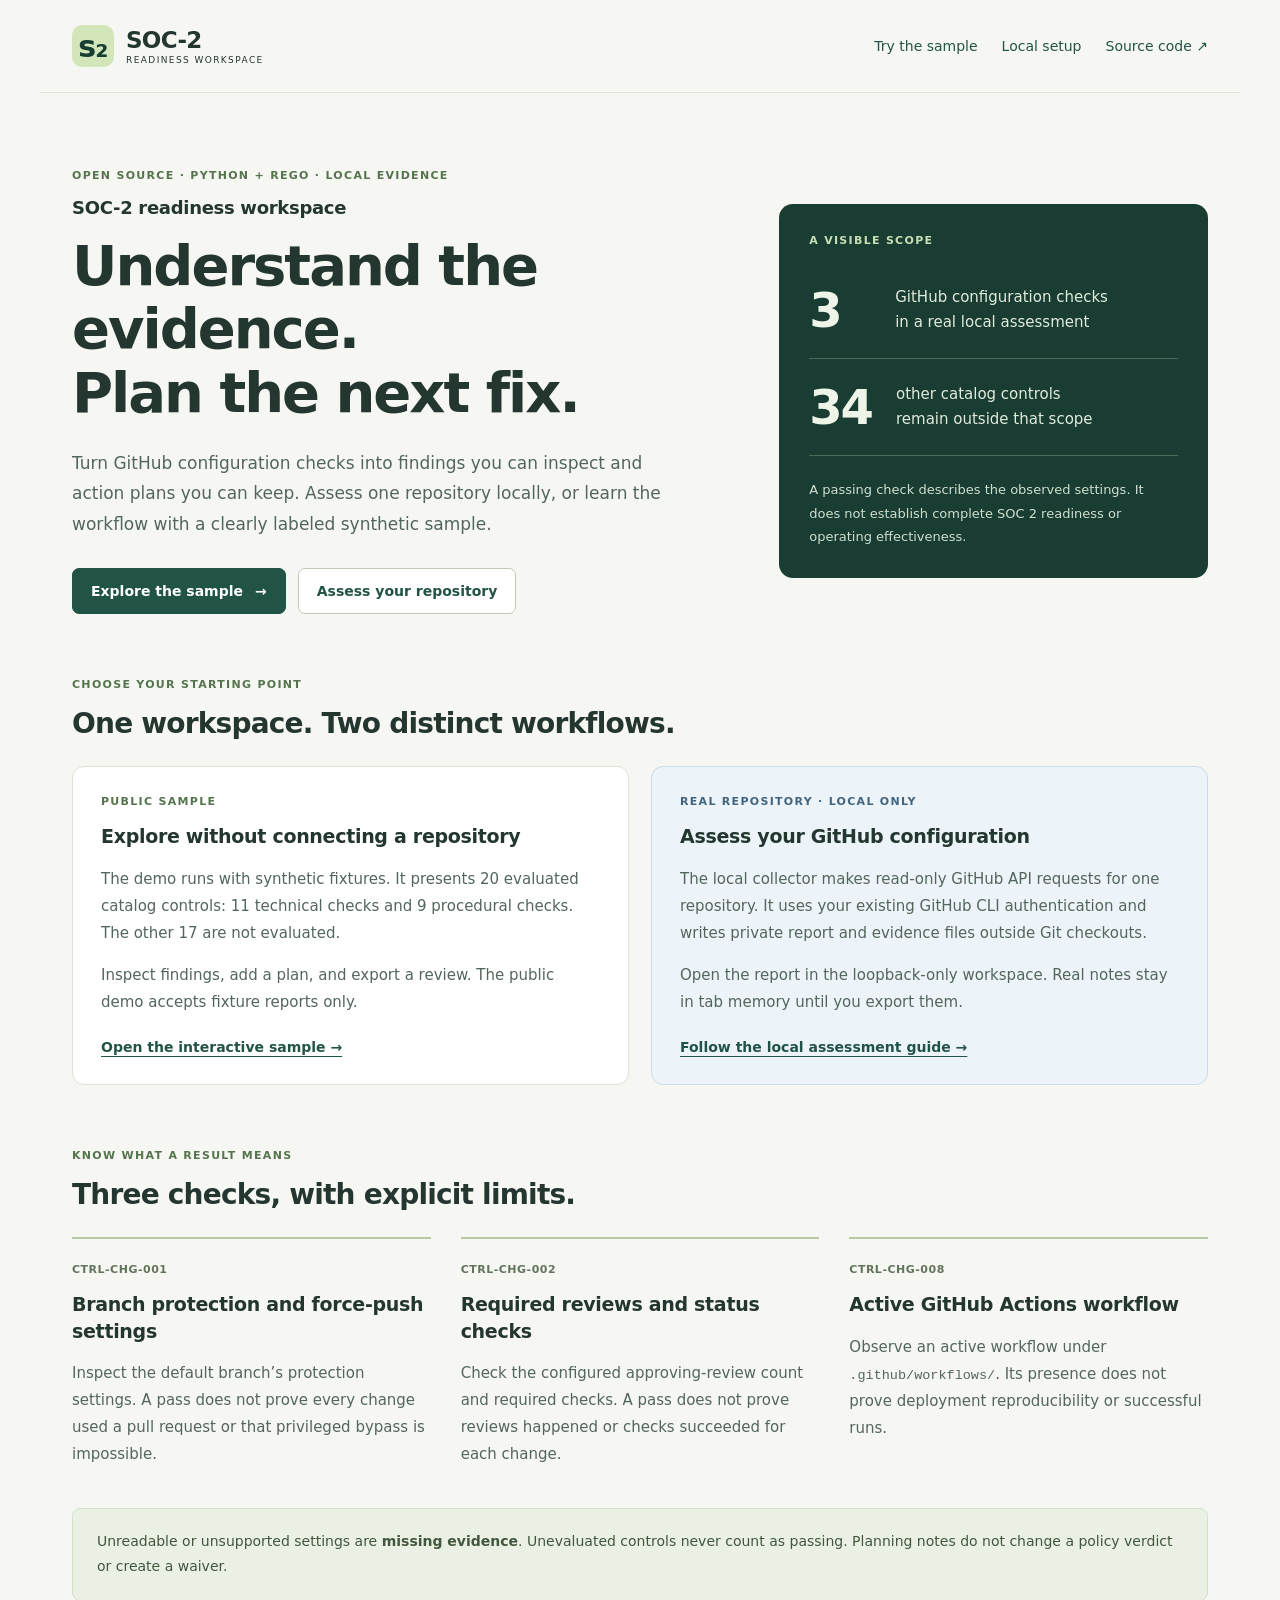
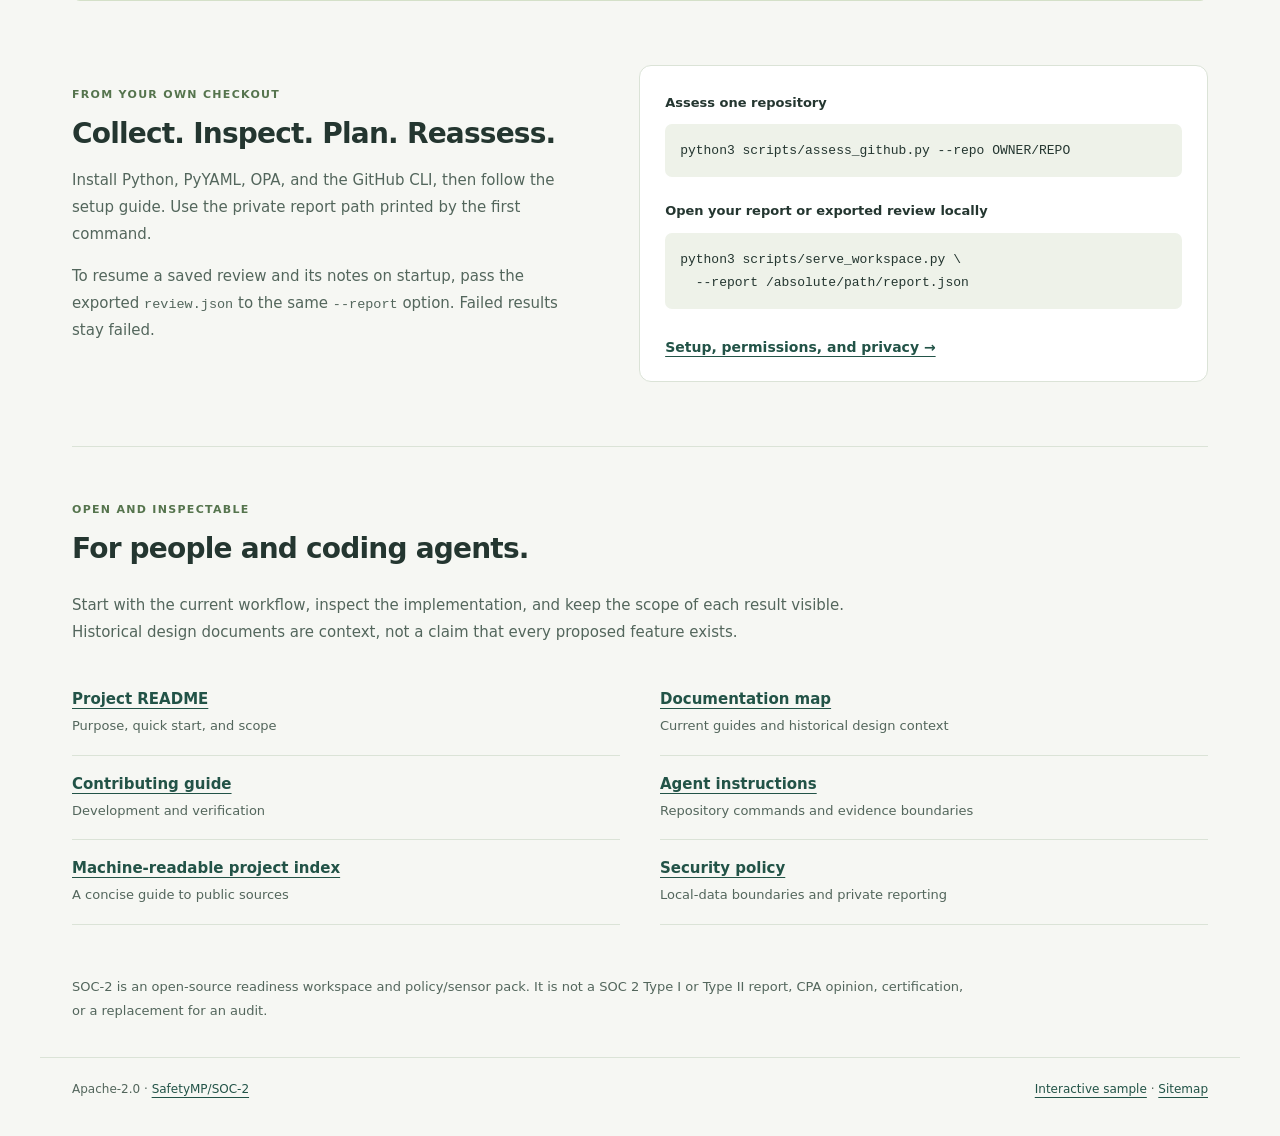
==== demo/about.html @ 1e6c5cbf "Align repository and public discovery with local readiness workspace" ====
<!doctype html>
<html lang="en">
<head>
  <meta charset="utf-8">
  <meta name="viewport" content="width=device-width, initial-scale=1">
  <meta name="theme-color" content="#142e2b">
  <title>SOC-2 readiness workspace · Local GitHub assessments and policy findings</title>
  <meta name="description" content="An open-source Python and Rego workspace for local GitHub configuration assessments, evidence inspection, and review notes. Explore a separate synthetic demo.">
  <link rel="canonical" href="https://safetymp.github.io/SOC-2/about.html">
  <meta property="og:type" content="website">
  <meta property="og:site_name" content="SOC-2 readiness workspace">
  <meta property="og:title" content="SOC-2 readiness workspace · Understand the evidence. Plan the next fix.">
  <meta property="og:description" content="Assess GitHub configuration locally, inspect scoped policy findings, and export review notes. Credentials and real evidence stay on your computer.">
  <meta property="og:url" content="https://safetymp.github.io/SOC-2/about.html">
  <meta name="twitter:card" content="summary">
  <meta name="twitter:title" content="SOC-2 readiness workspace · Local GitHub assessments">
  <meta name="twitter:description" content="Open-source Python/Rego checks with transparent findings and a private local review workflow. The public demo uses synthetic evidence.">
  <link rel="icon" href="./favicon.svg" type="image/svg+xml">
  <link rel="stylesheet" href="./discovery.css">
  <link rel="sitemap" type="application/xml" href="./sitemap.xml">
  <script type="application/ld+json">
  {
    "@context": "https://schema.org",
    "@type": "SoftwareSourceCode",
    "name": "SOC-2 readiness workspace",
    "description": "An open-source workspace for local GitHub configuration assessments, policy findings, evidence inspection, and review notes, with a separate synthetic demonstration.",
    "url": "https://safetymp.github.io/SOC-2/about.html",
    "codeRepository": "https://github.com/SafetyMP/SOC-2",
    "programmingLanguage": ["Python", "Rego", "JavaScript"],
    "runtimePlatform": ["Python 3.11 or later", "Open Policy Agent", "Web browser"],
    "license": "https://www.apache.org/licenses/LICENSE-2.0",
    "isAccessibleForFree": true
  }
  </script>
</head>
<body>
  <a class="skip-link" href="#main">Skip to project overview</a>
  <header class="site-header">
    <a class="brand" href="./"><span class="brand-mark" aria-hidden="true">s₂</span><span>SOC-2<span class="brand-caption">READINESS WORKSPACE</span></span></a>
    <nav aria-label="Project navigation">
      <a href="./">Try the sample</a>
      <a href="https://github.com/SafetyMP/SOC-2/blob/main/docs/local-github-assessment.md">Local setup</a>
      <a href="https://github.com/SafetyMP/SOC-2">Source code <span aria-hidden="true">↗</span></a>
    </nav>
  </header>
  <main id="main" tabindex="-1">
    <section class="hero" aria-labelledby="project-title">
      <div>
        <p class="eyebrow">OPEN SOURCE · PYTHON + REGO · LOCAL EVIDENCE</p>
        <h1 id="project-title">SOC-2 readiness workspace</h1>
        <p class="hero-line">Understand the evidence.<br>Plan the next fix.</p>
        <p class="lede">Turn GitHub configuration checks into findings you can inspect and action plans you can keep. Assess one repository locally, or learn the workflow with a clearly labeled synthetic sample.</p>
        <div class="actions"><a class="button" href="./">Explore the sample <span aria-hidden="true">→</span></a><a class="button secondary" href="https://github.com/SafetyMP/SOC-2/blob/main/docs/local-github-assessment.md">Assess your repository</a></div>
      </div>
      <aside class="scope-card" aria-label="Assessment boundaries">
        <p class="eyebrow">A VISIBLE SCOPE</p>
        <div class="scope-row"><strong>3</strong><span>GitHub configuration checks<br>in a real local assessment</span></div>
        <div class="scope-row"><strong>34</strong><span>other catalog controls<br>remain outside that scope</span></div>
        <p>A passing check describes the observed settings. It does not establish complete SOC 2 readiness or operating effectiveness.</p>
      </aside>
    </section>

    <section aria-labelledby="workflows-title">
      <div class="section-heading"><p class="eyebrow">CHOOSE YOUR STARTING POINT</p><h2 id="workflows-title">One workspace. Two distinct workflows.</h2></div>
      <div class="workflow-grid">
        <article class="card"><p class="label">PUBLIC SAMPLE</p><h3>Explore without connecting a repository</h3><p>The demo runs with synthetic fixtures. It presents 20 evaluated catalog controls: 11 technical checks and 9 procedural checks. The other 17 are not evaluated.</p><p>Inspect findings, add a plan, and export a review. The public demo accepts fixture reports only.</p><a href="./">Open the interactive sample →</a></article>
        <article class="card real"><p class="label">REAL REPOSITORY · LOCAL ONLY</p><h3>Assess your GitHub configuration</h3><p>The local collector makes read-only GitHub API requests for one repository. It uses your existing GitHub CLI authentication and writes private report and evidence files outside Git checkouts.</p><p>Open the report in the loopback-only workspace. Real notes stay in tab memory until you export them.</p><a href="https://github.com/SafetyMP/SOC-2/blob/main/docs/local-github-assessment.md">Follow the local assessment guide →</a></article>
      </div>
    </section>

    <section class="measurements" aria-labelledby="checks-title">
      <div class="section-heading"><p class="eyebrow">KNOW WHAT A RESULT MEANS</p><h2 id="checks-title">Three checks, with explicit limits.</h2></div>
      <div class="checks-grid">
        <article><p class="control-id">CTRL-CHG-001</p><h3>Branch protection and force-push settings</h3><p>Inspect the default branch’s protection settings. A pass does not prove every change used a pull request or that privileged bypass is impossible.</p></article>
        <article><p class="control-id">CTRL-CHG-002</p><h3>Required reviews and status checks</h3><p>Check the configured approving-review count and required checks. A pass does not prove reviews happened or checks succeeded for each change.</p></article>
        <article><p class="control-id">CTRL-CHG-008</p><h3>Active GitHub Actions workflow</h3><p>Observe an active workflow under <code>.github/workflows/</code>. Its presence does not prove deployment reproducibility or successful runs.</p></article>
      </div>
      <p class="boundary-note">Unreadable or unsupported settings are <strong>missing evidence</strong>. Unevaluated controls never count as passing. Planning notes do not change a policy verdict or create a waiver.</p>
    </section>

    <section class="local-start" aria-labelledby="local-title">
      <div><p class="eyebrow">FROM YOUR OWN CHECKOUT</p><h2 id="local-title">Collect. Inspect. Plan. Reassess.</h2><p>Install Python, PyYAML, OPA, and the GitHub CLI, then follow the setup guide. Use the private report path printed by the first command.</p><p>To resume a saved review and its notes on startup, pass the exported <code>review.json</code> to the same <code>--report</code> option. Failed results stay failed.</p></div>
      <div class="command-card"><p>Assess one repository</p><pre><code>python3 scripts/assess_github.py --repo OWNER/REPO</code></pre><p>Open your report or exported review locally</p><pre><code>python3 scripts/serve_workspace.py \
  --report /absolute/path/report.json</code></pre><a href="https://github.com/SafetyMP/SOC-2/blob/main/docs/local-github-assessment.md">Setup, permissions, and privacy →</a></div>
    </section>

    <section class="resources" aria-labelledby="resources-title">
      <div class="section-heading"><p class="eyebrow">OPEN AND INSPECTABLE</p><h2 id="resources-title">For people and coding agents.</h2></div>
      <p>Start with the current workflow, inspect the implementation, and keep the scope of each result visible. Historical design documents are context, not a claim that every proposed feature exists.</p>
      <ul class="resource-list">
        <li><a href="https://github.com/SafetyMP/SOC-2/blob/main/README.md">Project README</a><span>Purpose, quick start, and scope</span></li>
        <li><a href="https://github.com/SafetyMP/SOC-2/blob/main/docs/README.md">Documentation map</a><span>Current guides and historical design context</span></li>
        <li><a href="https://github.com/SafetyMP/SOC-2/blob/main/CONTRIBUTING.md">Contributing guide</a><span>Development and verification</span></li>
        <li><a href="https://github.com/SafetyMP/SOC-2/blob/main/AGENTS.md">Agent instructions</a><span>Repository commands and evidence boundaries</span></li>
        <li><a href="./llms.txt">Machine-readable project index</a><span>A concise guide to public sources</span></li>
        <li><a href="https://github.com/SafetyMP/SOC-2/blob/main/SECURITY.md">Security policy</a><span>Local-data boundaries and private reporting</span></li>
      </ul>
    </section>
    <p class="scope-disclaimer">SOC-2 is an open-source readiness workspace and policy/sensor pack. It is not a SOC 2 Type I or Type II report, CPA opinion, certification, or a replacement for an audit.</p>
  </main>
  <footer><span>Apache-2.0 · <a href="https://github.com/SafetyMP/SOC-2">SafetyMP/SOC-2</a></span><span><a href="./">Interactive sample</a> · <a href="./sitemap.xml">Sitemap</a></span></footer>
</body>
</html>
---- demo/discovery.css ----
:root{font-family:system-ui,-apple-system,BlinkMacSystemFont,"Segoe UI",sans-serif;color:#243630;background:#f6f7f3;font-synthesis:none;--ink:#243630;--muted:#53665c;--green:#225347;--line:#dbe3d7;--lime:#d2e6ba}*{box-sizing:border-box}body{margin:0}a{color:var(--green);text-underline-offset:4px}a:hover{text-decoration-thickness:2px}a:focus-visible{outline:3px solid #6d9684;outline-offset:5px;border-radius:3px}.skip-link{position:absolute;left:16px;top:-60px;background:white;padding:12px;z-index:10}.skip-link:focus{top:12px}.site-header{max-width:1200px;margin:auto;padding:25px 32px;display:flex;justify-content:space-between;gap:24px;align-items:center;border-bottom:1px solid var(--line)}.brand{display:flex;align-items:center;gap:12px;text-decoration:none;font-size:23px;font-weight:750;letter-spacing:-.7px;color:var(--ink)}.brand-mark{width:42px;height:42px;border-radius:10px;background:var(--lime);display:grid;place-items:center;font-size:30px;color:#183e32}.brand-caption{font-size:9px;font-weight:500;letter-spacing:1.4px;display:block;margin-top:2px}.site-header nav{display:flex;gap:24px;align-items:center;flex-wrap:wrap;font-size:14px}.site-header nav a{text-decoration:none;padding:10px 0}main{max-width:1200px;padding:0 32px;margin:auto}.hero{display:grid;grid-template-columns:1.5fr 1fr;gap:64px;align-items:center;padding:76px 0 64px}.eyebrow,.label,.control-id{font-size:11px;font-weight:650;letter-spacing:1.3px;margin:0 0 15px;color:#55744d}.hero h1{font-size:18px;letter-spacing:-.3px;font-weight:600;margin:0 0 16px}.hero-line{font-size:clamp(36px,4.5vw,56px);line-height:1.13;letter-spacing:-2px;font-weight:650;margin:0 0 24px}.lede{max-width:620px;font-size:17px;line-height:1.8;color:var(--muted)}.actions{display:flex;gap:12px;flex-wrap:wrap;margin-top:28px}.button{display:inline-flex;gap:12px;align-items:center;justify-content:center;padding:13px 18px;min-height:46px;border:1px solid var(--green);border-radius:7px;text-decoration:none;background:var(--green);color:white;font-size:14px;font-weight:600}.button:hover{background:#163e32;text-decoration:none}.button.secondary{background:white;color:var(--green);border-color:#bfcdb7}.button.secondary:hover{background:#edf3e5}.scope-card{background:#193d32;color:#eef5e8;padding:30px;border-radius:14px}.scope-card .eyebrow{color:#c7dfb4}.scope-row{display:flex;gap:24px;align-items:center;padding:20px 0;border-bottom:1px solid #4b6956}.scope-row strong{font-size:48px;font-weight:600;min-width:62px;letter-spacing:-2px}.scope-row span{font-size:15px;line-height:1.65;color:#e0ebdc}.scope-card>p:last-child{font-size:13px;line-height:1.8;color:#cfdfcf;margin:22px 0 0}.section-heading{margin:0 0 24px}.section-heading h2,.local-start h2{font-size:28px;font-weight:600;line-height:1.3;letter-spacing:-.8px;margin:0 0 14px}.workflow-grid{display:grid;grid-template-columns:1fr 1fr;gap:22px}.card{background:white;border:1px solid var(--line);border-radius:12px;padding:28px}.card.real{background:#edf4f9;border-color:#c8dce9}.card.real .label{color:#42647e}.card h3,.checks-grid h3{font-size:19px;line-height:1.4;margin:0 0 16px;font-weight:600;letter-spacing:-.3px}.card p:not(.label),.checks-grid p:not(.control-id),.local-start p:not(.eyebrow),.resources>p{font-size:15px;line-height:1.8;color:var(--muted)}.card a,.command-card a{display:inline-block;font-weight:600;font-size:14px;margin-top:8px}.measurements{padding:64px 0 0}.checks-grid{display:grid;grid-template-columns:repeat(3,minmax(0,1fr));gap:30px}.checks-grid article{border-top:2px solid #b6caa4;padding-top:24px}.control-id{font-size:11px;letter-spacing:.5px;color:#62745c}.boundary-note{padding:20px 24px;background:#eaf0e4;border:1px solid #d4e0c8;border-radius:8px;font-size:14px;line-height:1.8;color:#42573e;margin:25px 0 0}.local-start{display:grid;grid-template-columns:1fr 1.1fr;gap:50px;align-items:center;padding:64px 0;border-bottom:1px solid var(--line)}.command-card{padding:25px;background:white;border:1px solid var(--line);border-radius:12px}.command-card p{margin:0 0 10px!important;font-weight:600;font-size:13px!important;color:var(--ink)!important}pre{white-space:pre-wrap;overflow-wrap:anywhere;font-size:13px;line-height:1.8;padding:15px;background:#eef2e9;border-radius:7px;margin:0 0 22px}code{font-family:ui-monospace,SFMono-Regular,Consolas,monospace;font-size:.9em;overflow-wrap:anywhere}pre code{font-size:inherit}.resources{padding:56px 0 30px}.resources>p{max-width:800px}.resource-list{list-style:none;padding:0;display:grid;grid-template-columns:1fr 1fr;column-gap:40px;margin:25px 0 0}.resource-list li{padding:18px 0;border-bottom:1px solid var(--line)}.resource-list a{font-size:15px;font-weight:600}.resource-list span{display:block;color:var(--muted);font-size:13px;margin-top:8px;line-height:1.6}.scope-disclaimer{max-width:900px;font-size:13px;line-height:1.8;color:var(--muted);padding:20px 0 35px;margin:0}footer{max-width:1200px;margin:auto;padding:24px 32px 40px;display:flex;justify-content:space-between;gap:18px;flex-wrap:wrap;border-top:1px solid var(--line);font-size:12px;color:var(--muted)}@media(max-width:850px){.hero{gap:28px;grid-template-columns:1.2fr 1fr;padding:50px 0}.hero-line{font-size:40px}.checks-grid{gap:22px}.local-start{gap:24px}.site-header nav{gap:16px}}@media(max-width:650px){.site-header{padding:20px;align-items:flex-start;flex-direction:column;gap:12px}.site-header nav{gap:24px;font-size:13px}.brand{font-size:21px}main{padding:0 20px}.hero{grid-template-columns:1fr;gap:30px;padding:38px 0 42px}.hero-line{font-size:39px;letter-spacing:-1.4px}.lede{font-size:16px}.scope-card{padding:24px}.scope-row{padding:14px 0}.scope-row strong{font-size:40px}.workflow-grid,.checks-grid,.local-start,.resource-list{grid-template-columns:1fr}.section-heading h2,.local-start h2{font-size:25px}.card{padding:24px}.measurements{padding-top:42px}.checks-grid{gap:14px}.boundary-note{padding:18px}.local-start{padding:42px 0;gap:16px}.resources{padding-top:42px}.resource-list{margin-top:12px}footer{padding:22px 20px 32px}.button{flex:1;font-size:13px}}
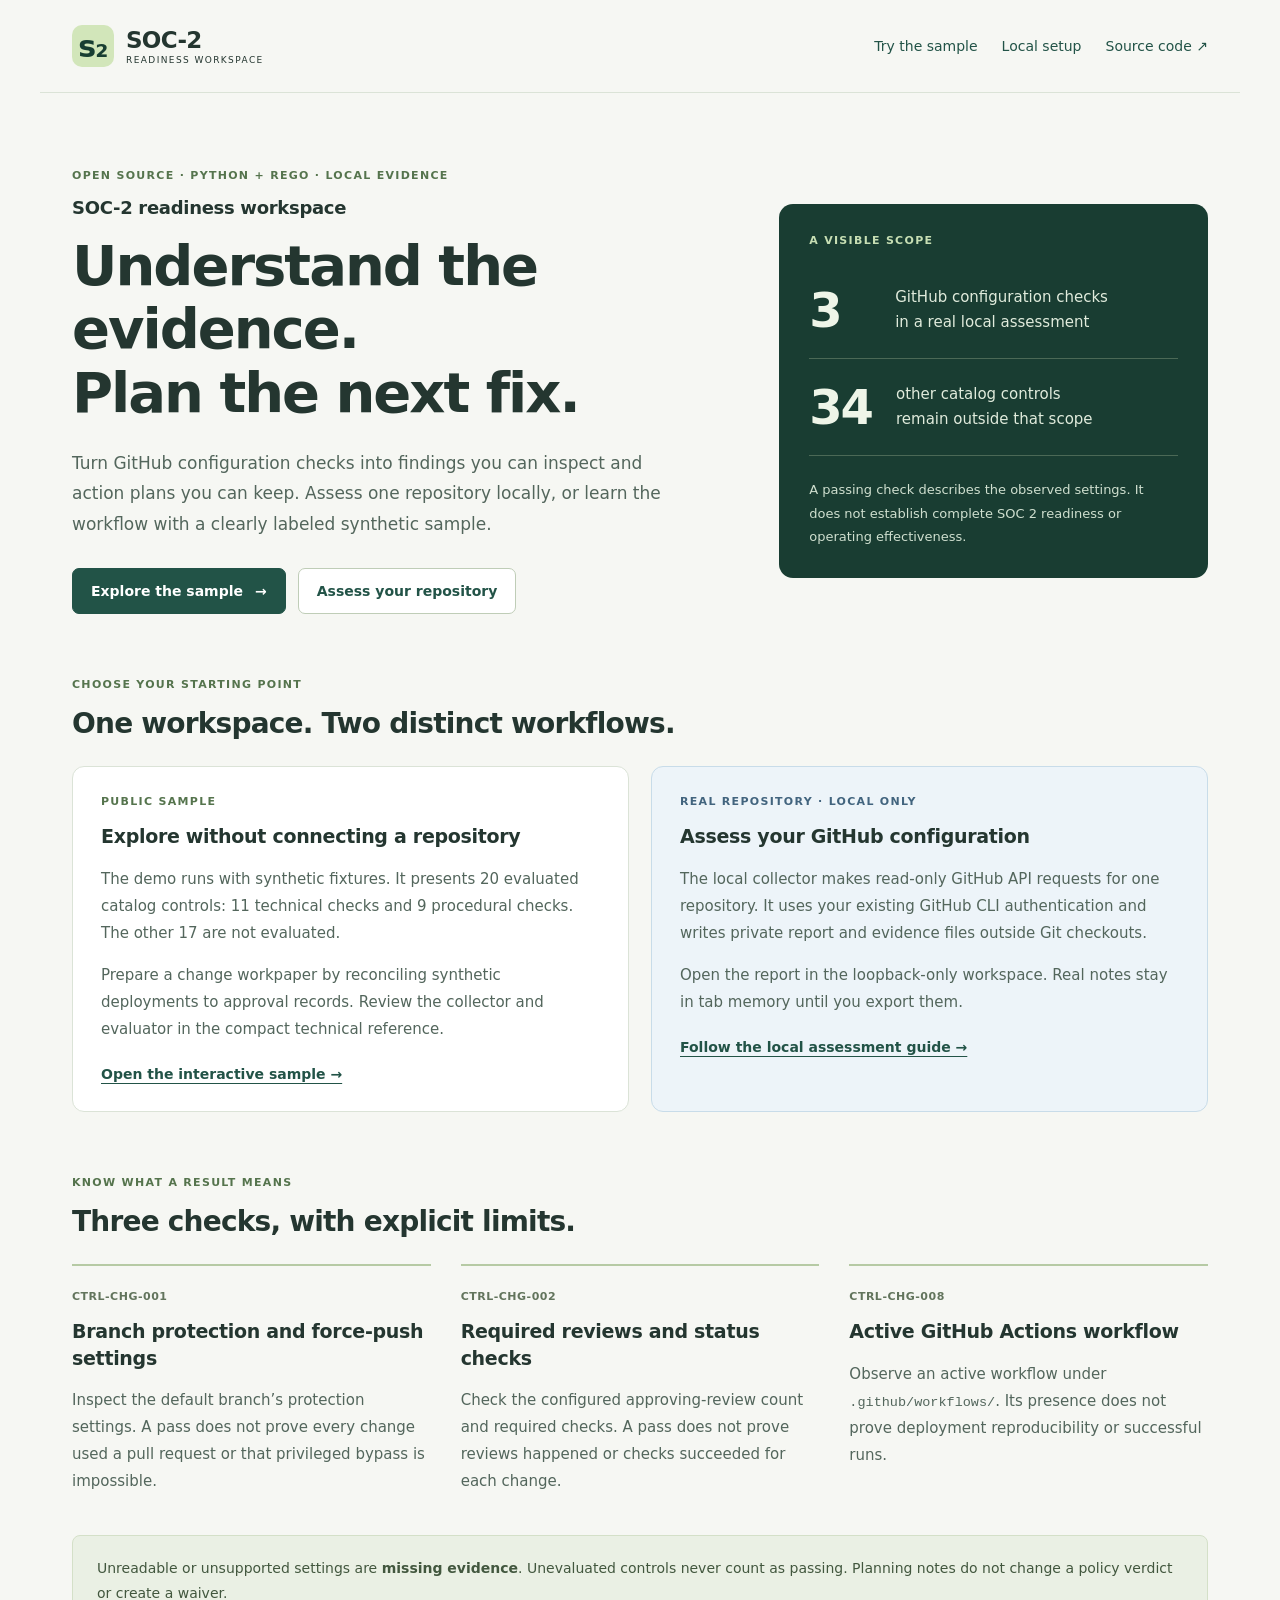
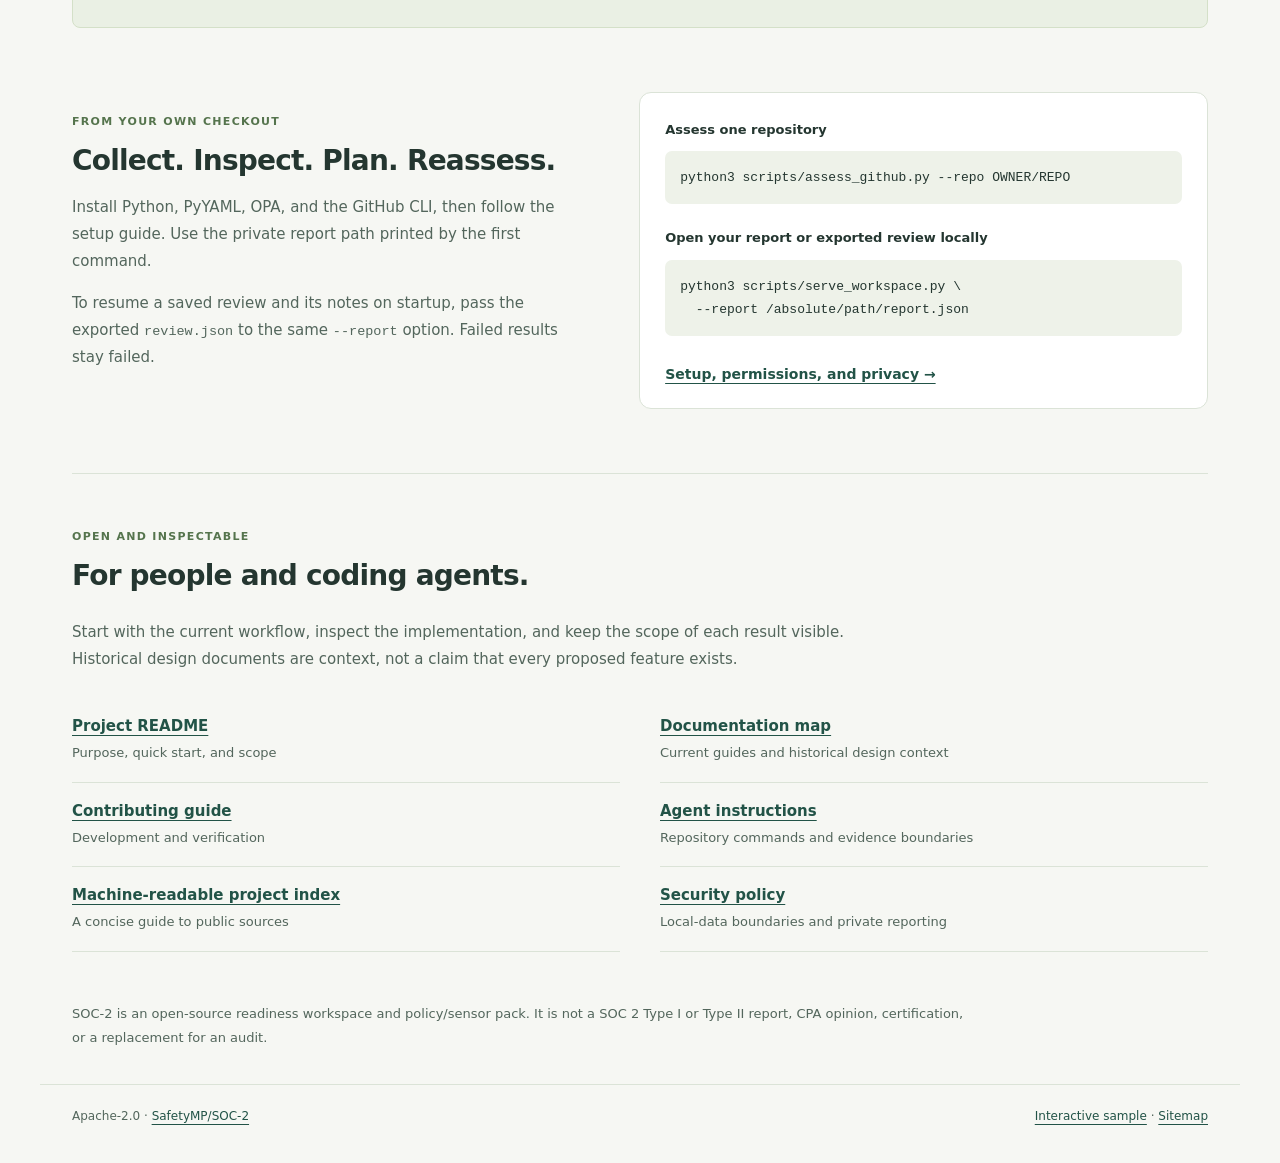
==== commit b2c0d9b2: "Reconcile release evidence in an assurance working paper" ====
--- a/demo/about.html
+++ b/demo/about.html
@@ -63,7 +63,7 @@
     <section aria-labelledby="workflows-title">
       <div class="section-heading"><p class="eyebrow">CHOOSE YOUR STARTING POINT</p><h2 id="workflows-title">One workspace. Two distinct workflows.</h2></div>
       <div class="workflow-grid">
-        <article class="card"><p class="label">PUBLIC SAMPLE</p><h3>Explore without connecting a repository</h3><p>The demo runs with synthetic fixtures. It presents 20 evaluated catalog controls: 11 technical checks and 9 procedural checks. The other 17 are not evaluated.</p><p>Inspect findings, add a plan, and export a review. The public demo accepts fixture reports only.</p><a href="./">Open the interactive sample →</a></article>
+        <article class="card"><p class="label">PUBLIC SAMPLE</p><h3>Explore without connecting a repository</h3><p>The demo runs with synthetic fixtures. It presents 20 evaluated catalog controls: 11 technical checks and 9 procedural checks. The other 17 are not evaluated.</p><p>Prepare a change workpaper by reconciling synthetic deployments to approval records. Review the collector and evaluator in the compact technical reference.</p><a href="./">Open the interactive sample →</a></article>
         <article class="card real"><p class="label">REAL REPOSITORY · LOCAL ONLY</p><h3>Assess your GitHub configuration</h3><p>The local collector makes read-only GitHub API requests for one repository. It uses your existing GitHub CLI authentication and writes private report and evidence files outside Git checkouts.</p><p>Open the report in the loopback-only workspace. Real notes stay in tab memory until you export them.</p><a href="https://github.com/SafetyMP/SOC-2/blob/main/docs/local-github-assessment.md">Follow the local assessment guide →</a></article>
       </div>
     </section>
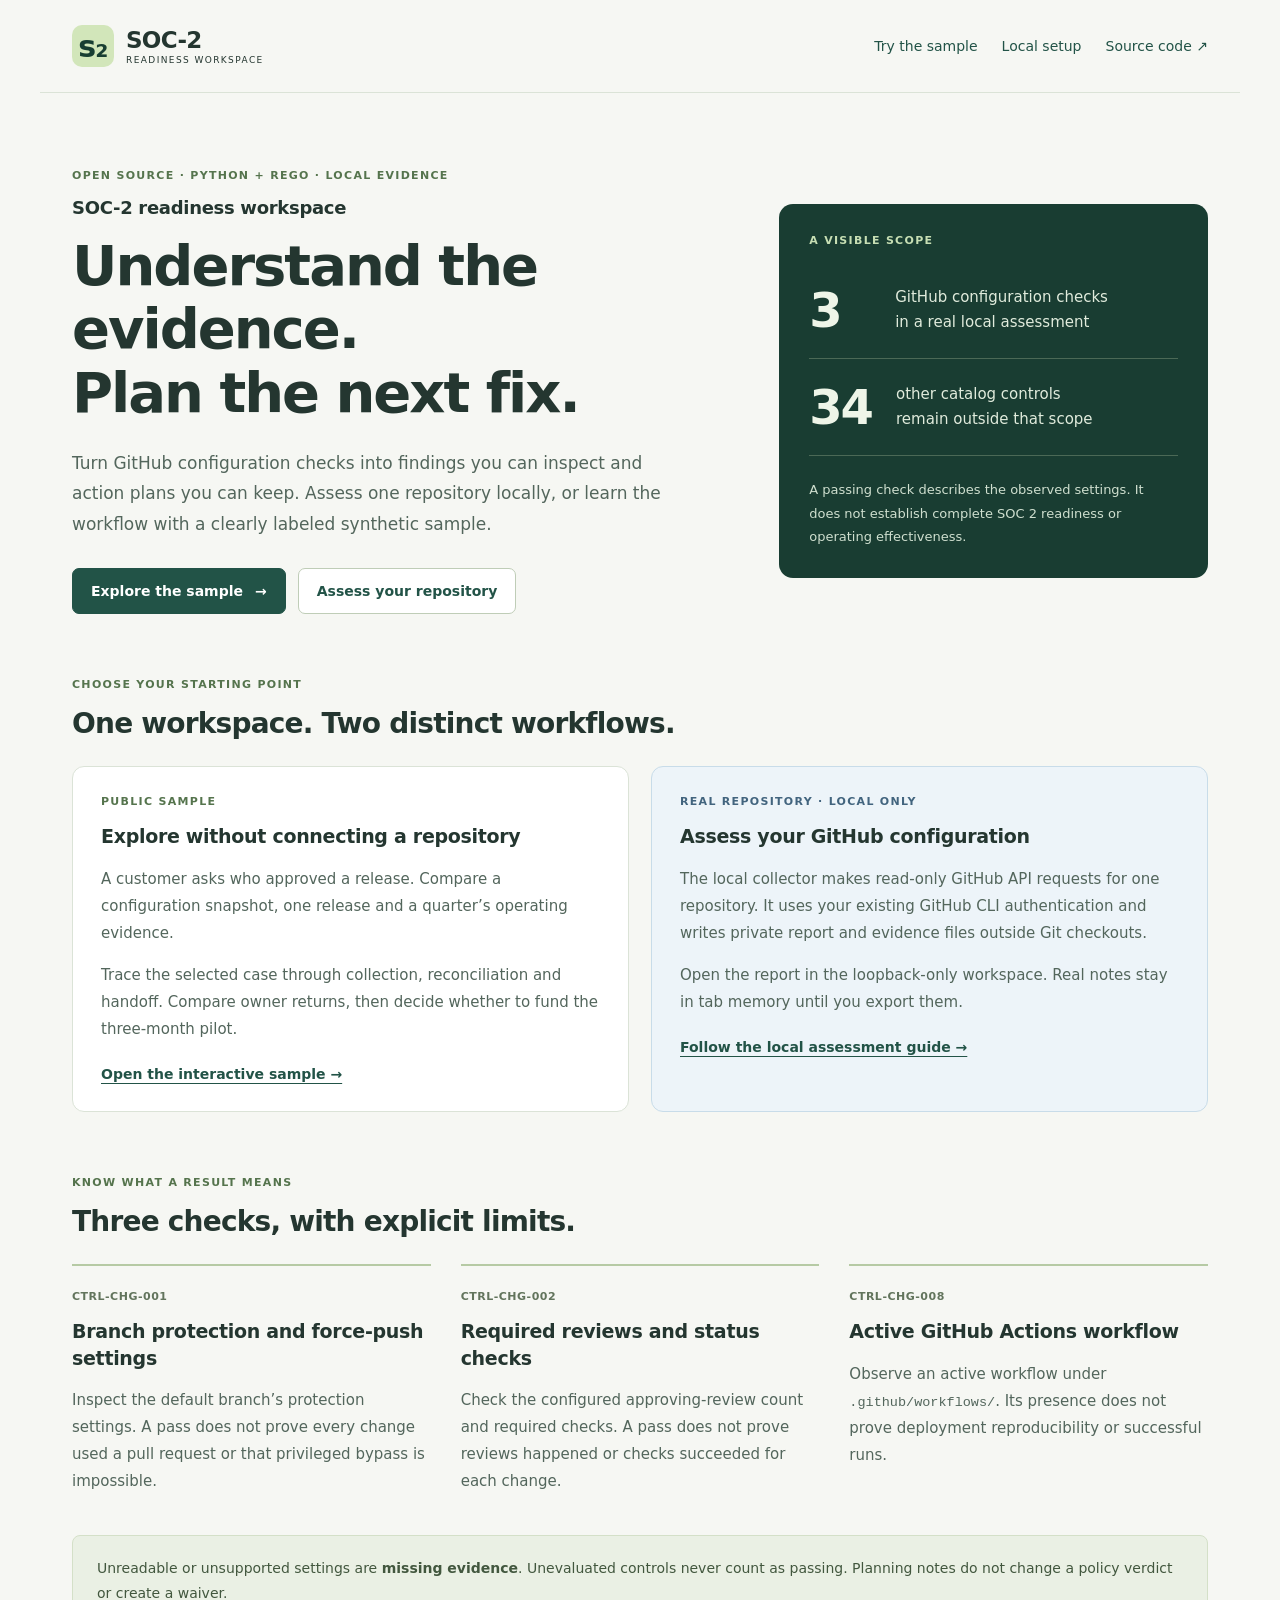
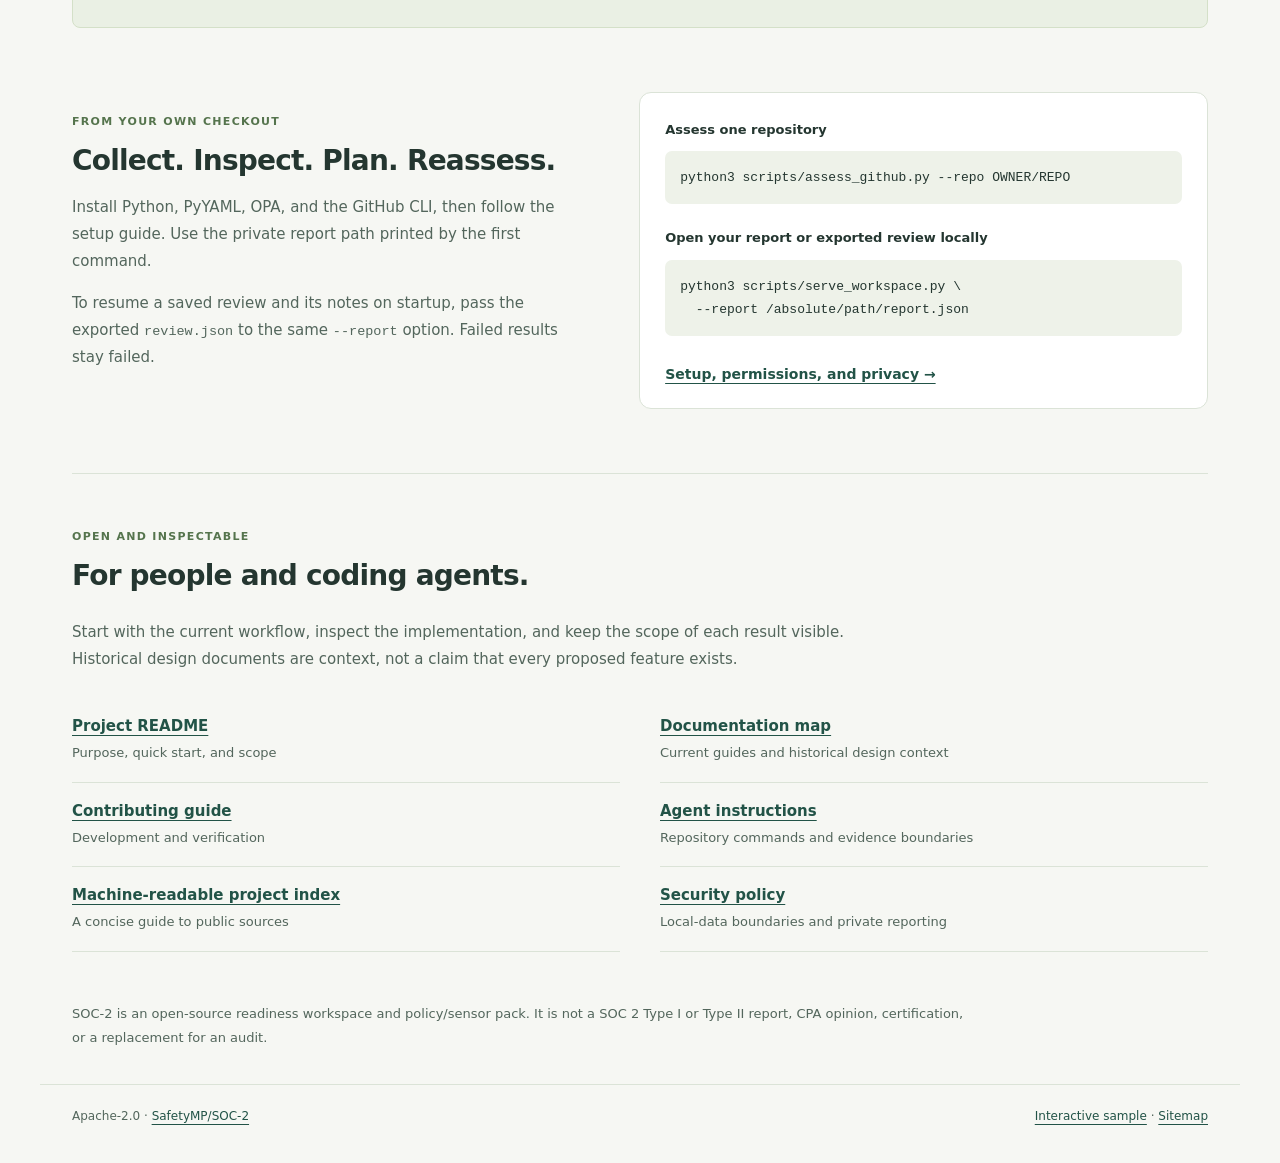
==== commit 93c40ab9: "Restore the customer evidence and pilot case with a selected technical trace" ====
--- a/demo/about.html
+++ b/demo/about.html
@@ -63,7 +63,7 @@
     <section aria-labelledby="workflows-title">
       <div class="section-heading"><p class="eyebrow">CHOOSE YOUR STARTING POINT</p><h2 id="workflows-title">One workspace. Two distinct workflows.</h2></div>
       <div class="workflow-grid">
-        <article class="card"><p class="label">PUBLIC SAMPLE</p><h3>Explore without connecting a repository</h3><p>The demo runs with synthetic fixtures. It presents 20 evaluated catalog controls: 11 technical checks and 9 procedural checks. The other 17 are not evaluated.</p><p>Prepare a change workpaper by reconciling synthetic deployments to approval records. Review the collector and evaluator in the compact technical reference.</p><a href="./">Open the interactive sample →</a></article>
+        <article class="card"><p class="label">PUBLIC SAMPLE</p><h3>Explore without connecting a repository</h3><p>A customer asks who approved a release. Compare a configuration snapshot, one release and a quarter’s operating evidence.</p><p>Trace the selected case through collection, reconciliation and handoff. Compare owner returns, then decide whether to fund the three-month pilot.</p><a href="./">Open the interactive sample →</a></article>
         <article class="card real"><p class="label">REAL REPOSITORY · LOCAL ONLY</p><h3>Assess your GitHub configuration</h3><p>The local collector makes read-only GitHub API requests for one repository. It uses your existing GitHub CLI authentication and writes private report and evidence files outside Git checkouts.</p><p>Open the report in the loopback-only workspace. Real notes stay in tab memory until you export them.</p><a href="https://github.com/SafetyMP/SOC-2/blob/main/docs/local-github-assessment.md">Follow the local assessment guide →</a></article>
       </div>
     </section>
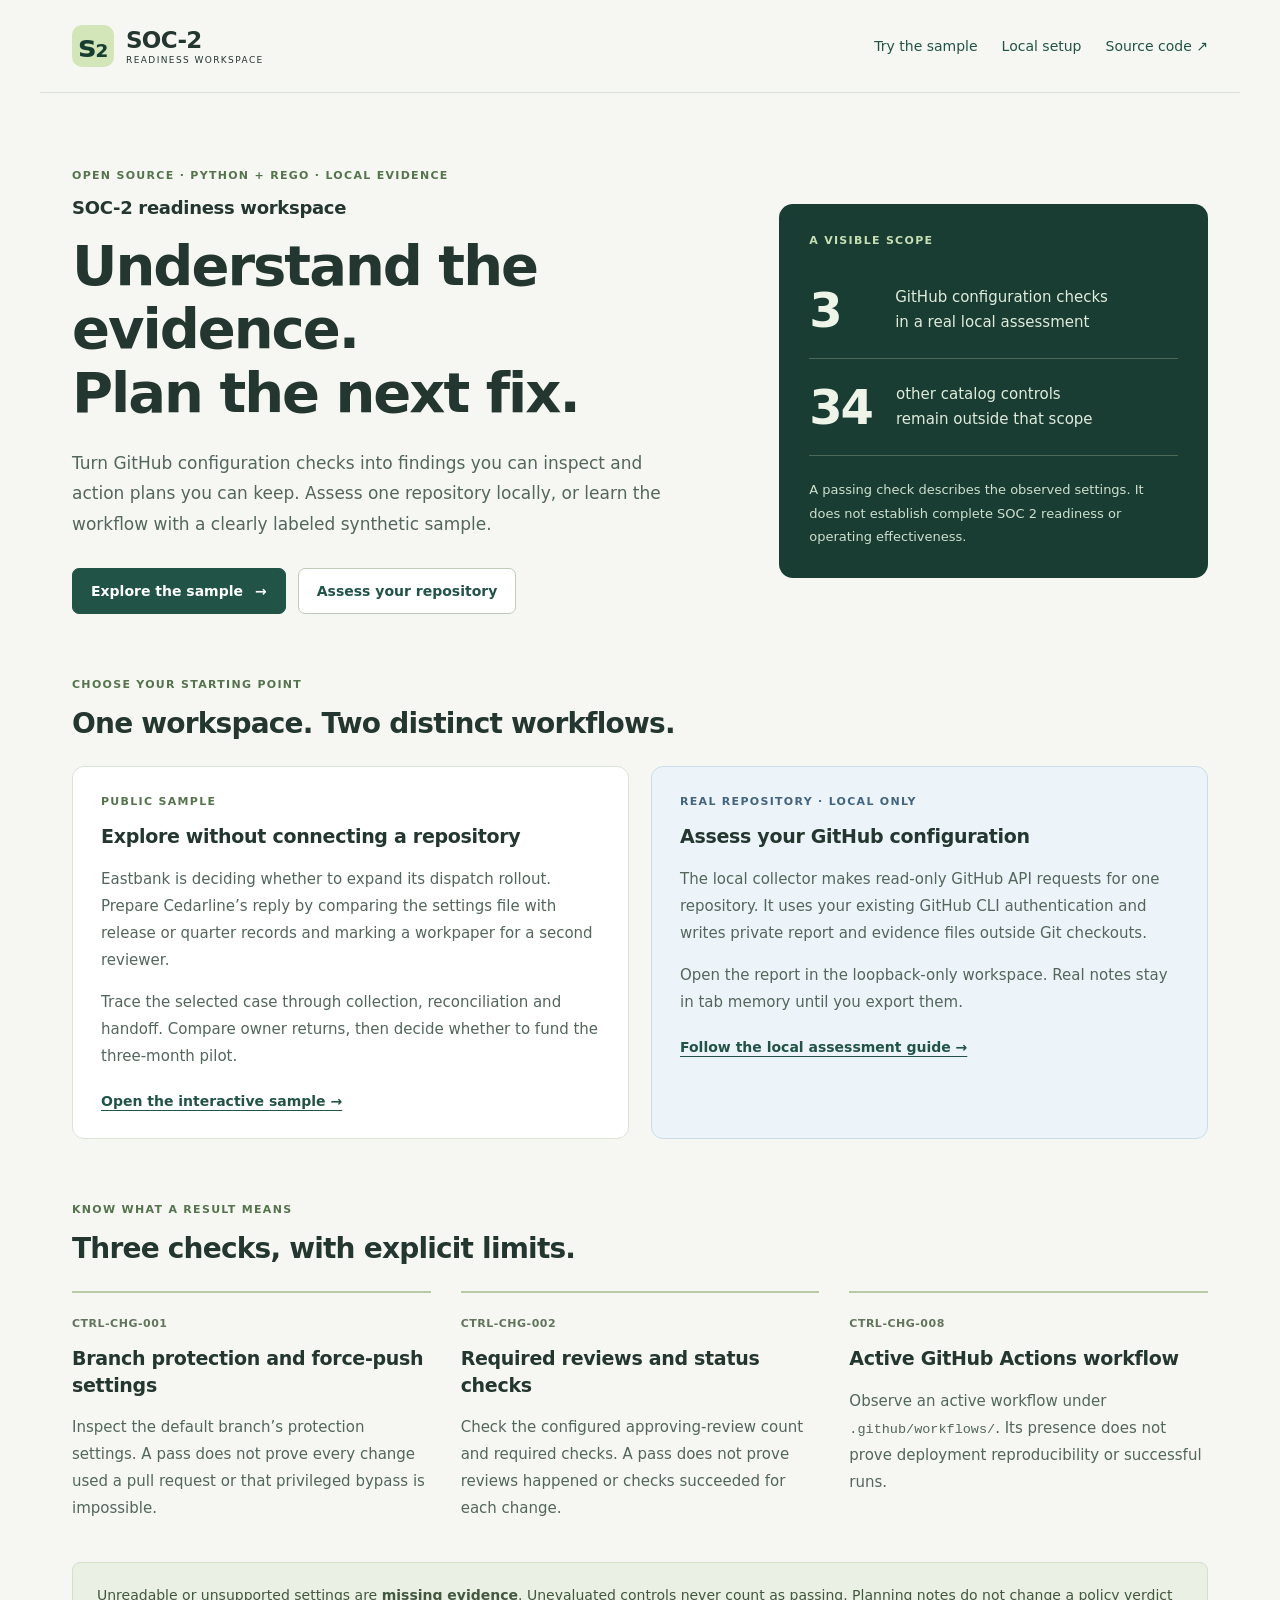
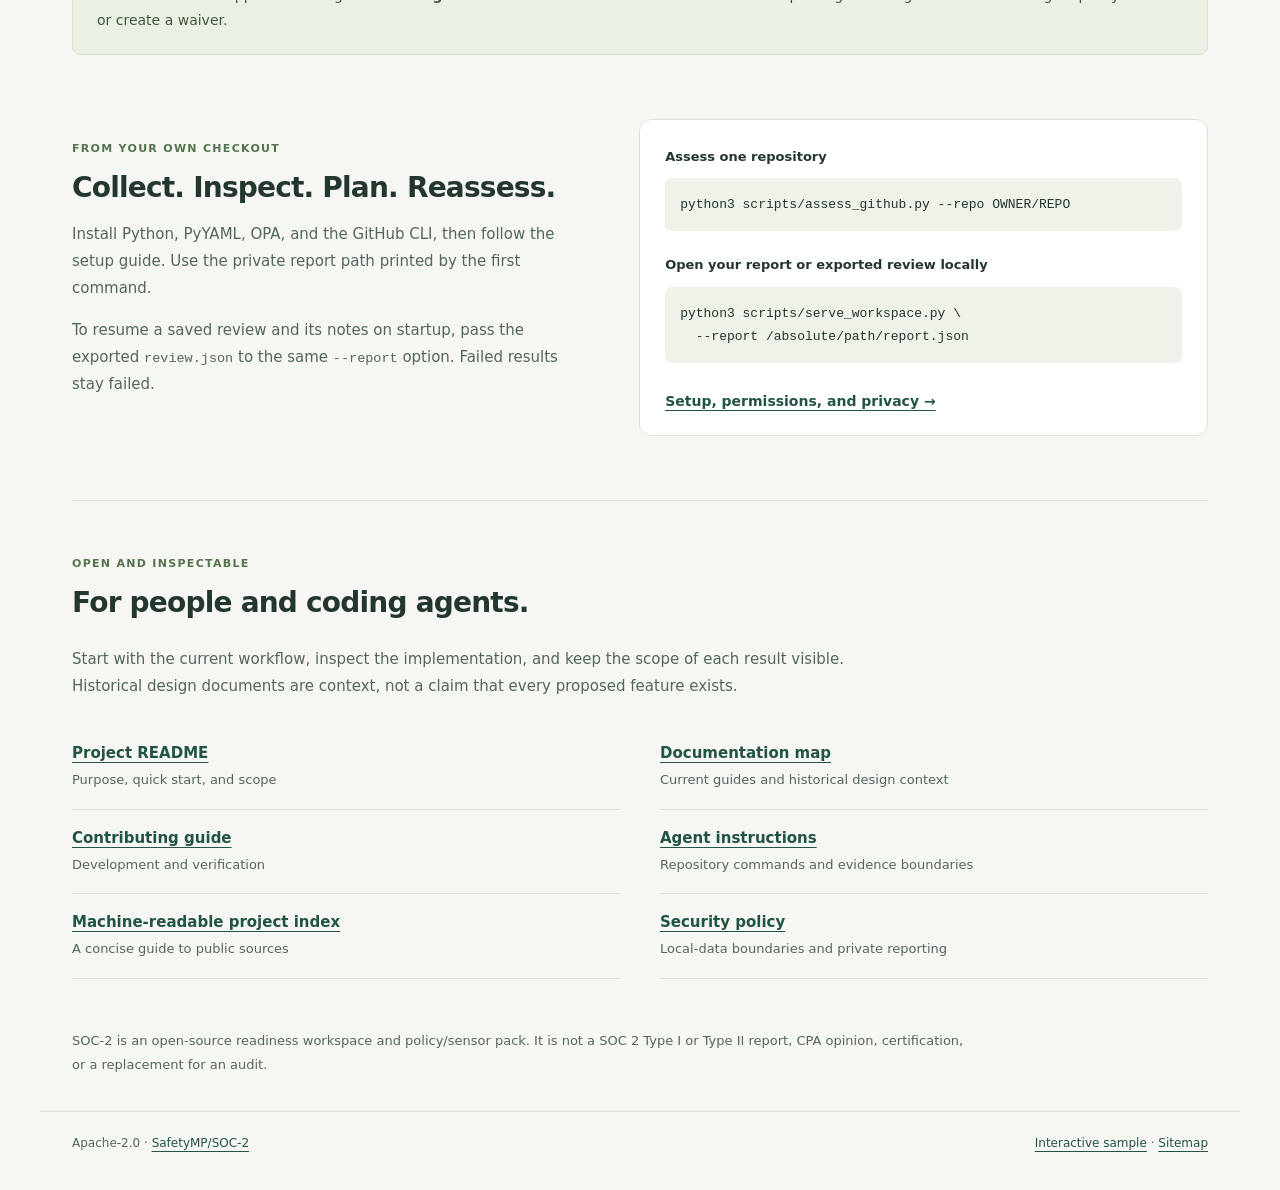
==== commit cb7a4a46: "Follow a customer rollout review from change records to a scoped assurance reply" ====
--- a/demo/about.html
+++ b/demo/about.html
@@ -63,7 +63,7 @@
     <section aria-labelledby="workflows-title">
       <div class="section-heading"><p class="eyebrow">CHOOSE YOUR STARTING POINT</p><h2 id="workflows-title">One workspace. Two distinct workflows.</h2></div>
       <div class="workflow-grid">
-        <article class="card"><p class="label">PUBLIC SAMPLE</p><h3>Explore without connecting a repository</h3><p>A customer asks who approved a release. Compare a configuration snapshot, one release and a quarter’s operating evidence.</p><p>Trace the selected case through collection, reconciliation and handoff. Compare owner returns, then decide whether to fund the three-month pilot.</p><a href="./">Open the interactive sample →</a></article>
+        <article class="card"><p class="label">PUBLIC SAMPLE</p><h3>Explore without connecting a repository</h3><p>Eastbank is deciding whether to expand its dispatch rollout. Prepare Cedarline’s reply by comparing the settings file with release or quarter records and marking a workpaper for a second reviewer.</p><p>Trace the selected case through collection, reconciliation and handoff. Compare owner returns, then decide whether to fund the three-month pilot.</p><a href="./">Open the interactive sample →</a></article>
         <article class="card real"><p class="label">REAL REPOSITORY · LOCAL ONLY</p><h3>Assess your GitHub configuration</h3><p>The local collector makes read-only GitHub API requests for one repository. It uses your existing GitHub CLI authentication and writes private report and evidence files outside Git checkouts.</p><p>Open the report in the loopback-only workspace. Real notes stay in tab memory until you export them.</p><a href="https://github.com/SafetyMP/SOC-2/blob/main/docs/local-github-assessment.md">Follow the local assessment guide →</a></article>
       </div>
     </section>
